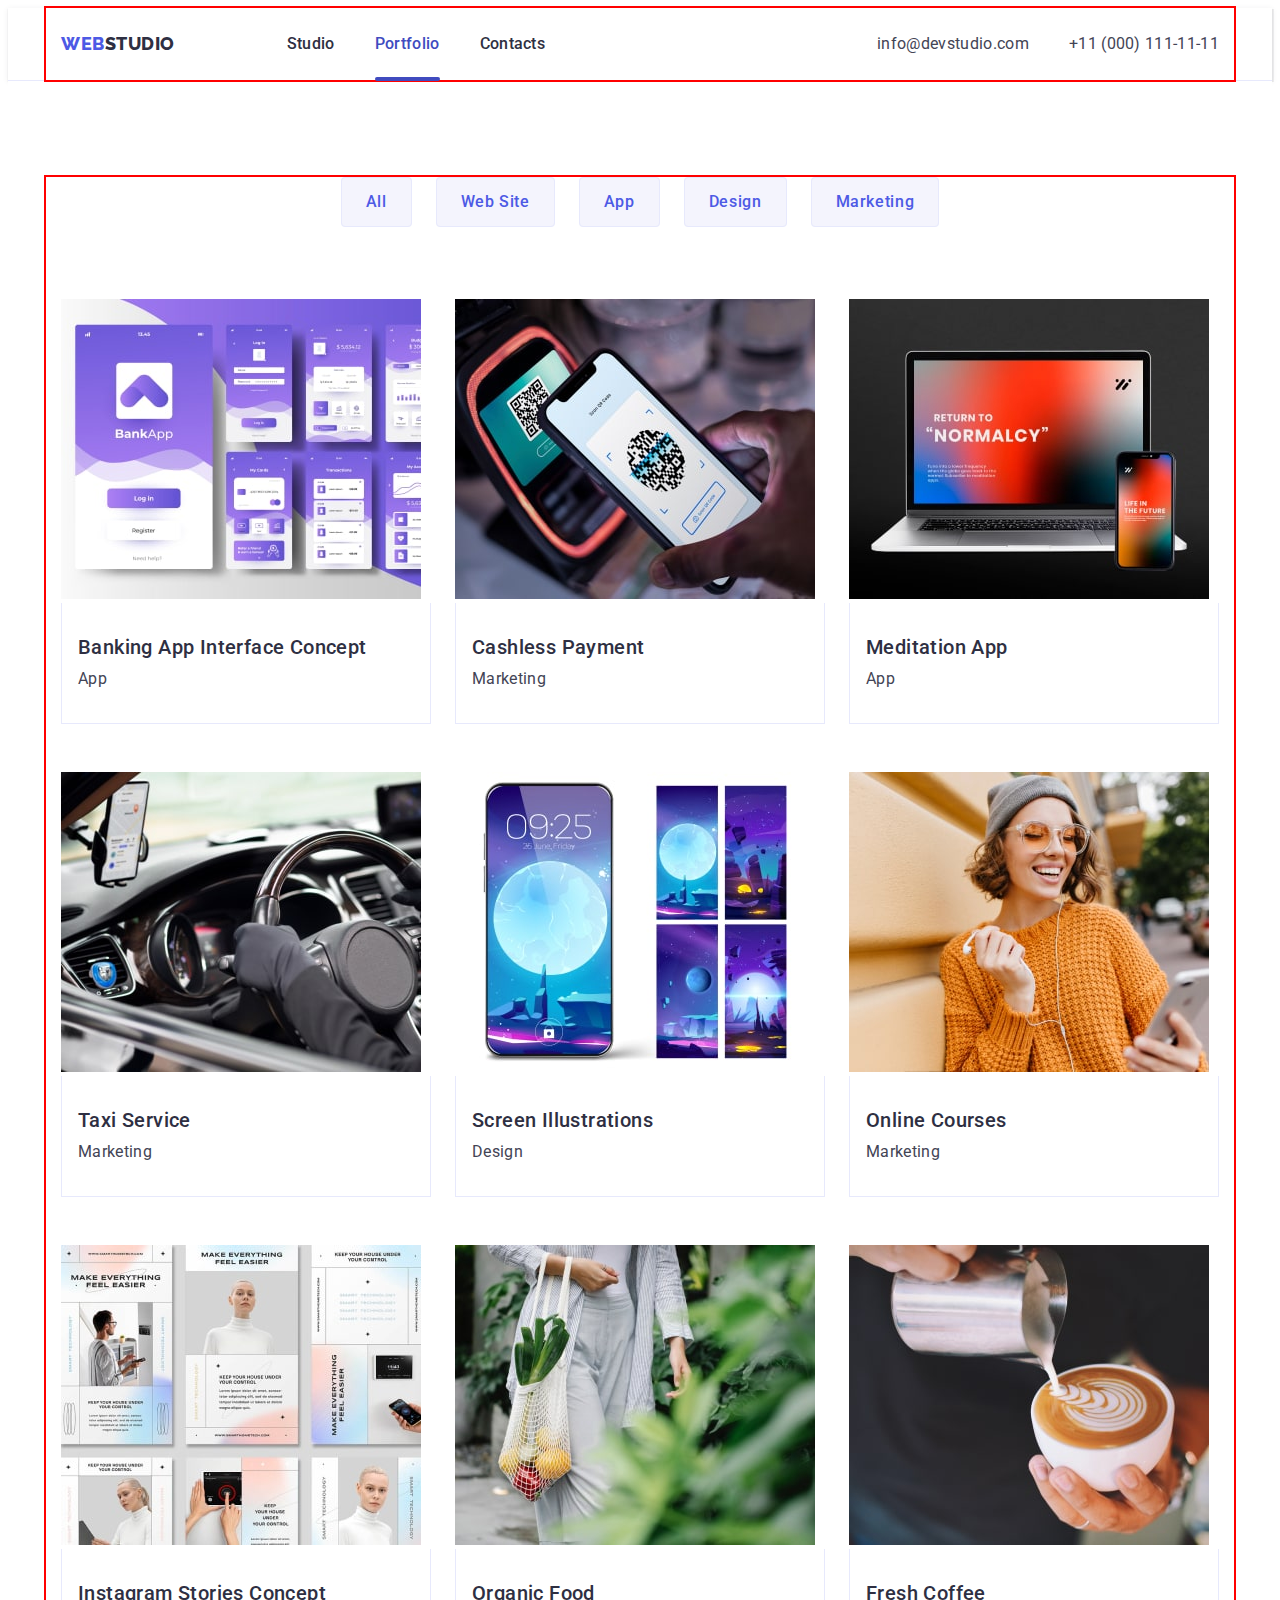
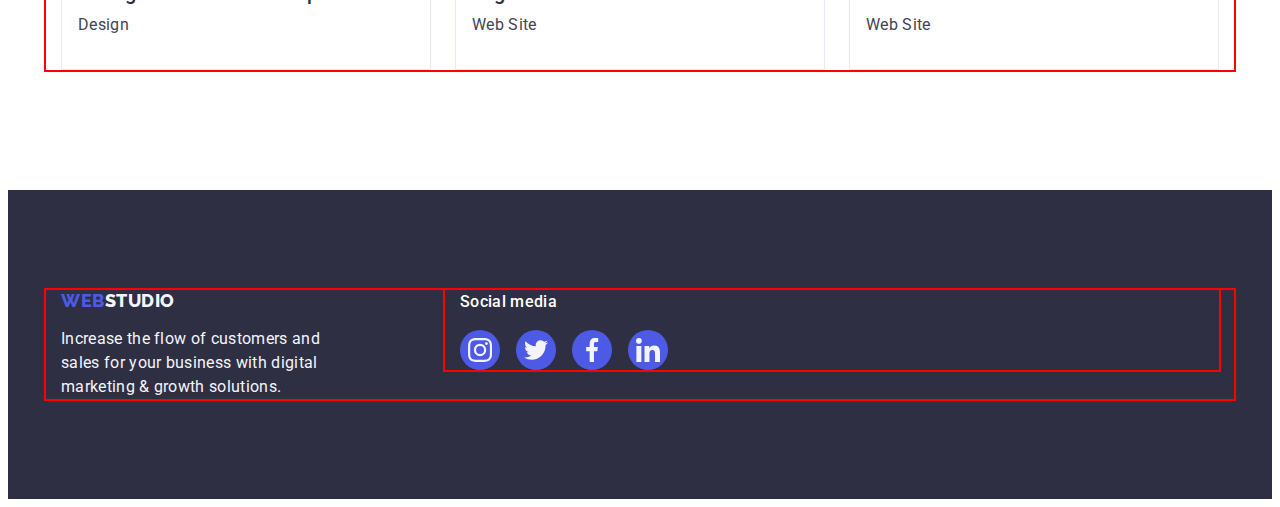
==== portfolio.html @ 26b94353 "Initial commit" ====
<!DOCTYPE html>
<html lang="en">
  <head>
    <meta charset="UTF-8" />
    <meta name="viewport" content="width=device-width, initial-scale=1.0" />
    <title>Portfolio</title>
    <link rel="preconnect" href="https://fonts.googleapis.com" />
    <link rel="preconnect" href="https://fonts.gstatic.com" crossorigin />
    <link
      href="https://fonts.googleapis.com/css2?family=Raleway:wght@800&family=Roboto:wght@400;500;700&display=swap"
      rel="stylesheet"
    />
    <link
      rel="stylesheet"
      href="https://cdnjs.cloudflare.com/ajax/libs/modern-normalize/2.0.0/modern-normalize.min.css"
      integrity="sha512-4xo8blKMVCiXpTaLzQSLSw3KFOVPWhm/TRtuPVc4WG6kUgjH6J03IBuG7JZPkcWMxJ5huwaBpOpnwYElP/m6wg=="
      crossorigin="anonymous"
      referrerpolicy="no-referrer"
    />
    <link rel="stylesheet" href="./css/styles.css" />
  </head>
  <body>
    <header class="header">
      <div class="container header-container">
        <nav class="header-navigation">
          <a href="./index.html" class="header-logo link">
            WEB<span class="header-logo-accent link">Studio</span></a
          >
          <ul class="header-nav-menu list">
            <li class="header-nav-item">
              <a href="./index.html" class="header-nav-link link">Studio</a>
            </li>
            <li class="header-nav-item">
              <a href="./portfolio.html" class="header-nav-link link current"
                >Portfolio</a
              >
            </li>
            <li class="header-nav-item">
              <a href="" class="header-nav-link link">Contacts</a>
            </li>
          </ul>
        </nav>
        <address class="address">
          <ul class="header-address list">
            <li class="header-address-item">
              <a
                href="mailto:info@devstudio.com"
                class="header-address-link link"
                >info@devstudio.com</a
              >
            </li>
            <li class="header-address-item">
              <a href="tel:+110001111111" class="header-address-link link"
                >+11 (000) 111-11-11</a
              >
            </li>
          </ul>
        </address>
      </div>
    </header>
    <main>
      <section class="portfolio">
        <div class="container">
          <h1 class="visually-hidden">Portfolio</h1>
          <ul class="button-list list">
            <li class="button-item link">
              <button type="button" class="button-text">All</button>
            </li>
            <li class="button-item link">
              <button type="button" class="button-text">Web Site</button>
            </li>
            <li class="button-item link">
              <button type="button" class="button-text">App</button>
            </li>
            <li class="button-item link">
              <button type="button" class="button-text">Design</button>
            </li>
            <li class="button-item link">
              <button type="button" class="button-text">Marketing</button>
            </li>
          </ul>
          <ul class="portfolio-list list">
            <li class="portfolio-item">
              <a href="" target="_blank" class="link portfolio-link">
                <div class="portfolio-cover-container">
                  <img
                    src="./images/banking.jpg"
                    alt="Banking App Interface Concept"
                    width="360"
                    class="portfolio-img"
                  />
                  <p class="portfolio-cover-text">
                    14 Stylish and User-Friendly App Design Concepts · Task
                    Manager App · Calorie Tracker App · Exotic Fruit Ecommerce
                    App · Cloud Storage App
                  </p>
                </div>
                <div class="portfolio-container">
                  <h2 class="portfolio-subtitle">
                    Banking App Interface Concept
                  </h2>
                  <p class="portfolio-text">App</p>
                </div>
              </a>
            </li>
            <li class="portfolio-item">
              <a href="" target="_blank" class="link portfolio-link">
                <div class="portfolio-cover-container">
                  <img
                    src="./images/cashless.jpg"
                    alt="Cashless Payment"
                    width="360"
                    class="portfolio-img"
                  />
                  <p class="portfolio-cover-text">
                    14 Stylish and User-Friendly App Design Concepts · Task
                    Manager App · Calorie Tracker App · Exotic Fruit Ecommerce
                    App · Cloud Storage App
                  </p>
                </div>
                <div class="portfolio-container">
                  <h2 class="portfolio-subtitle">Cashless Payment</h2>

                  <p class="portfolio-text">Marketing</p>
                </div>
              </a>
            </li>
            <li class="portfolio-item">
              <a href="" target="_blank" class="link portfolio-link">
                <div class="portfolio-cover-container">
                  <img
                    src="./images/meditation.jpg"
                    alt="Meditation App"
                    width="360"
                    class="portfolio-img"
                  />
                  <p class="portfolio-cover-text">
                    14 Stylish and User-Friendly App Design Concepts · Task
                    Manager App · Calorie Tracker App · Exotic Fruit Ecommerce
                    App · Cloud Storage App
                  </p>
                </div>
                <div class="portfolio-container">
                  <h2 class="portfolio-subtitle">Meditation App</h2>
                  <p class="portfolio-text">App</p>
                </div>
              </a>
            </li>
            <li class="portfolio-item">
              <a href="" target="_blank" class="link portfolio-link">
                <div class="portfolio-cover-container">
                  <img
                    src="./images/taxi.jpg"
                    alt="Taxi Service"
                    width="360"
                    class="portfolio-img"
                  />
                  <p class="portfolio-cover-text">
                    14 Stylish and User-Friendly App Design Concepts · Task
                    Manager App · Calorie Tracker App · Exotic Fruit Ecommerce
                    App · Cloud Storage App
                  </p>
                </div>
                <div class="portfolio-container">
                  <h2 class="portfolio-subtitle">Taxi Service</h2>
                  <p class="portfolio-text">Marketing</p>
                </div>
              </a>
            </li>
            <li class="portfolio-item">
              <a href="" target="_blank" class="link portfolio-link">
                <div class="portfolio-cover-container">
                  <img
                    src="./images/screen.jpg"
                    alt="Screen Illustrations"
                    width="360"
                    class="portfolio-img"
                  />
                  <p class="portfolio-cover-text">
                    14 Stylish and User-Friendly App Design Concepts · Task
                    Manager App · Calorie Tracker App · Exotic Fruit Ecommerce
                    App · Cloud Storage App
                  </p>
                </div>
                <div class="portfolio-container">
                  <h2 class="portfolio-subtitle">Screen Illustrations</h2>
                  <p class="portfolio-text">Design</p>
                </div>
              </a>
            </li>
            <li class="portfolio-item">
              <a href="" target="_blank" class="link portfolio-link">
                <div class="portfolio-cover-container">
                  <img
                    src="./images/online.jpg"
                    alt="Online Courses"
                    width="360"
                    class="portfolio-img"
                  />
                  <p class="portfolio-cover-text">
                    14 Stylish and User-Friendly App Design Concepts · Task
                    Manager App · Calorie Tracker App · Exotic Fruit Ecommerce
                    App · Cloud Storage App
                  </p>
                </div>
                <div class="portfolio-container">
                  <h2 class="portfolio-subtitle">Online Courses</h2>
                  <p class="portfolio-text">Marketing</p>
                </div>
              </a>
            </li>
            <li class="portfolio-item">
              <a href="" target="_blank" class="link portfolio-link">
                <div class="portfolio-cover-container">
                  <img
                    src="./images/instagram.jpg"
                    alt="Instagram Stories Concept"
                    width="360"
                    class="portfolio-img"
                  />
                  <p class="portfolio-cover-text">
                    14 Stylish and User-Friendly App Design Concepts · Task
                    Manager App · Calorie Tracker App · Exotic Fruit Ecommerce
                    App · Cloud Storage App
                  </p>
                </div>
                <div class="portfolio-container">
                  <h2 class="portfolio-subtitle">Instagram Stories Concept</h2>
                  <p class="portfolio-text">Design</p>
                </div>
              </a>
            </li>
            <li class="portfolio-item">
              <a href="" target="_blank" class="link portfolio-link">
                <div class="portfolio-cover-container">
                  <img
                    src="./images/organic.jpg"
                    alt="Organic Food"
                    width="360"
                    class="portfolio-img"
                  />
                  <p class="portfolio-cover-text">
                    14 Stylish and User-Friendly App Design Concepts · Task
                    Manager App · Calorie Tracker App · Exotic Fruit Ecommerce
                    App · Cloud Storage App
                  </p>
                </div>
                <div class="portfolio-container">
                  <h2 class="portfolio-subtitle">Organic Food</h2>
                  <p class="portfolio-text">Web Site</p>
                </div>
              </a>
            </li>
            <li class="portfolio-item">
              <a href="" target="_blank" class="link portfolio-link">
                <div class="portfolio-cover-container">
                  <img
                    src="./images/fresh.jpg"
                    alt="Fresh Coffee"
                    width="360"
                    class="portfolio-img"
                  />
                  <p class="portfolio-cover-text">
                    14 Stylish and User-Friendly App Design Concepts · Task
                    Manager App · Calorie Tracker App · Exotic Fruit Ecommerce
                    App · Cloud Storage App
                  </p>
                </div>
                <div class="portfolio-container">
                  <h2 class="portfolio-subtitle">Fresh Coffee</h2>
                  <p class="portfolio-text">Web Site</p>
                </div>
              </a>
            </li>
          </ul>
        </div>
      </section>
    </main>
    <footer class="footer">
      <div class="container footer-container">
        <div class="footer-logo-container">
          <a href="./index.html" class="footer-logo link"
            >Web<span class="footer-logo-accent">Studio</span></a
          >
          <p class="footer-slogan">
            Increase the flow of customers and sales for your business with
            digital marketing & growth solutions.
          </p>
        </div>
        <div class="container socials-container">
          <p class="footer-socials-subtitle">Social media</p>
          <ul class="footer-socials-list list">
            <li class="footer-socials-item">
              <a
                class="footer-socials-link link"
                href=""
                aria-label="instagram"
                target="_blank"
                rel="noopener noreferrer"
                ><svg class="footer-social-icon" width="24" height="24">
                  <use href="./images/icons.svg#icon-instagram"></use>
                </svg>
              </a>
            </li>
            <li class="footer-socials-item">
              <a
                class="footer-socials-link link"
                href=""
                aria-label="twitter"
                target="_blank"
                rel="noopener noreferrer"
              >
                <svg class="footer-social-icon" width="24" height="24">
                  <use href="./images/icons.svg#icon-twitter"></use>
                </svg>
              </a>
            </li>
            <li class="footer-socials-item">
              <a
                class="footer-socials-link link"
                href=""
                aria-label="facebook"
                target="_blank"
                rel="noopener noreferrer"
              >
                <svg class="footer-social-icon" width="24" height="24">
                  <use href="./images/icons.svg#icon-facebook"></use>
                </svg>
              </a>
            </li>
            <li class="footer-socials-item">
              <a
                class="footer-socials-link link"
                href=""
                aria-label="linkedin"
                target="_blank"
                rel="noopener noreferrer"
                ><svg class="footer-social-icon" width="24" height="24">
                  <use href="./images/icons.svg#icon-linkedin"></use>
                </svg>
              </a>
            </li>
          </ul>
        </div>
      </div>
    </footer>
  </body>
</html>
---- css/styles.css ----
:root{
--navyblue: #2E2F42;
--iris: #4D5AE5;
--slate: #434455;
--white: #FFF;
--cloud:#F4F4FD;
----cornflower: #E7E9FC;
--ocean: #404BBF;
--lightslate: #8E8F99;
}

p,h1,h2,h3,h4,h5,h6{
    margin-top: 0;
    margin-bottom: 0;
}

ul,ol{
    margin-top: 0;
    margin-bottom: 0;
    padding-left: 0;
}

body {
    font-family: "Roboto", sans-serif;
    color: #434455;
    background-color: var(--white);
}

.container{
    width: 100%;
    max-width: 1158px;
    padding-left: 15px;
    padding-right: 15px;
    margin: 0 auto;
    outline: 2px solid red;
}

.visually-hidden {
    position: absolute;
    width: 1px;
    height: 1px;
    margin: -1px;
    border: 0;
    padding: 0;
    white-space: nowrap;
    clip-path: inset(100%);
    clip: rect(0 0 0 0);
    overflow: hidden;
}

.link{
    text-decoration:none;
}

.list{
list-style-type:none;
}

/**----------------------------------HEADER-------------------------------*/

.header{
    border-bottom: 1px solid #e7e9fc;
    box-shadow:  2px 1px rgba(46, 47, 66, 0.08),
        0px 1px 1px rgba(46, 47, 66, 0.16),
        0px 1px 6px rgba(46, 47, 66, 0.08);
}

    
.header-logo {
    font-family: "Raleway",
        sans-serif;
    font-size: 18px;
    font-style: normal;
    font-weight: 800;
    line-height: 1.17;
    letter-spacing: 0.03em;
    color: var(--iris, #4D5AE5);
    text-transform: uppercase;
    margin-right: 76px;

}

.header-logo-accent {
    color: var(--navyblue, #2E2F42);
    font-family: "Raleway",
        sans-serif;
    font-size: 18px;
    font-style: normal;
    font-weight: 800;
    line-height: 1.17;
    letter-spacing: 0.03em;
    text-transform: uppercase;
}

.header-container{
    display: flex;
    align-items: center;
    gap: 332px;
}

.header-navigation{
    display: flex;
    align-items: center;
    flex-grow: 1;
    justify-content: space-between;
    
}
.header-nav-menu{
    display: flex;
    gap: 40px; 
}

.header-address{
    display: flex;
    gap:40px
}

.header-nav-link{
    color:var(--navyblue);
    padding: 24px 0;;
    display: block;
        font-size:16px;
        font-weight:500;
        line-height:1.5;
        letter-spacing:0.02em;
        position: relative;
        transition: color 250ms cubic-bezier(0.4, 0, 0.2, 1);
}

.header-nav-link:hover, .header-nav-link:focus{
    color:#404bbf;
}

.current {
    position: relative;
    color: #404bbf
}

.current::after {
    content: '';
    position: absolute;
    bottom: -1px;
    left: 0;
    width: 100%;
    height: 4px;
    border-radius: 2px;
    background-color: var(--ocean);
}

.address {
    font-style:normal;
}
.header-address-link{
color: var(--slate);
font-style:normal;
font-size:16px;
font-weight:400;
line-height:1.5;
letter-spacing:0.02em; 
transition: color 250ms cubic-bezier(0.4, 0, 0.2, 1);   
}

.header-address-link:hover, .header-address-link:focus {
    color:var(--ocean) ;
}
.header-address-link {
    background: var(--white, #FFF);
}

/**-------------------------------------ENTRY----------------------------------*/
.entry {
background-image: linear-gradient(rgba(46, 47, 66, 0.7), rgba(46, 47, 66, 0.7)), url(../images/people-office.jpg);
max-width: 1440px;
background-repeat: no-repeat;
    background-position: center;
    background-size: cover;
    padding: 188px 0;
    margin: 0 auto;
}

  
.entry-intro {
    color: var(--white);
    text-align: center;
    font-size: 56px;
    font-style: normal;
    font-weight: 700;
    line-height: 1.07;
    letter-spacing: 0.02em;
    max-width: 496px;
    margin: 0 auto;
    margin-bottom: 56px;
}

.button {
    font-family: "Roboto", sans-serif;
        background:var(--iris);
        color:var(--white);
        font-size:16px;
        font-weight:500;
        line-height:1.5;
        letter-spacing:0.04em;
        cursor:pointer;
        border-radius: 4px;
            border: none;
            display: block;
            min-width: 169px;
            padding: 16px 32px;
            margin: 0 auto;
            transition: background-color 250ms cubic-bezier(0.4, 0, 0.2, 1);
  
}
.button:hover, .button:focus{
    background-color: var(--ocean)
}

/**-------------------------------------CONTENT----------------------------------*/

.content, .action {
    background-color: var(--white);
}

.content{
    padding: 120px 0;
}

.content-list {
    display: flex;
    gap: 24px;
}

.content-item {
    width: calc((100%-72) / 4);
}
.content-block {
    height: 112px;
    background-color: var(--cloud);
    border-radius: 4px;
    display: flex;
    align-items: center;
    justify-content: center;
    margin-bottom: 8px;
}
.content-subtitle {
    color: var(--navyblue);
        font-size: 20px;
        font-weight: 500;
        line-height: 1.2;
        letter-spacing: 0.02em;
        margin-bottom: 8px;
}

.content-description {
    color: var(--slate);
        line-height: 1.5;
        letter-spacing: 0.02em;
}

/**-------------------------------------ACTION----------------------------------*/

.action{
    padding-bottom: 120px;
}

.action-title {
    color: var(--navyblue);
        text-align: center;
        font-size: 36px;
        font-weight: 700;
        line-height: 1.11;
        letter-spacing: 0.02em;
        text-transform: capitalize;
        margin-bottom: 72px;
}

.action-list {
    display: flex;
    gap: 24px;
}

.action-item {
    display: inline-flex;
        flex-direction: column;
        align-items: flex-start;
        width: calc((100%-24px*2) / 3);
}

.action-img {
    display: block;
}

/**-------------------------------------TEAM----------------------------------*/

.team {
    background: var(--cloud);
padding: 120px 0;
}

.team-title {
    color: var(--navyblue);
        text-align: center;
        font-size: 36px;
        font-weight: 700;
        line-height: 1.11;
        letter-spacing: 0.02em;
        text-transform: capitalize;
        margin-bottom: 72px;
}

.team-item {
    box-shadow: 1px 6px rgba(46, 47, 66, 0.08),
        0px 1px 1px rgba(46, 47, 66, 0.16),
        0px 2px 1px rgba(46, 47, 66, 0.08);
}

.team-list {
    display: flex;
    gap: 24px;
}

.team-list-container{
    padding: 32px 0;    
}

.team-item {
        background: var(--white);
    border-radius: 0px 0px 4px 4px;
    }


 

.team-img {
width: calc((100%-24*3) / 4);
display: block;
}

.team-subtitle {
    color: var(--navyblue);
        text-align: center;
        font-size: 20px;
        font-weight: 500;
        line-height: 1.2;
        letter-spacing: 0.02em;
        margin-bottom: 8px;
}

.team-text {
    color: var(--slate);
        text-align: center;
        font-size: 16px;
        font-weight: 400;
        line-height: 1.5;
        letter-spacing: 0.02em;
        margin-bottom: 8px;
}

.team-socials-list{
    display: flex;
    gap: 24px;
    align-items: center;
    justify-content: center;
}

.team-socials-link{
    width: 100%;
    height: 100%;
    background-color: var(--iris);
    border-radius: 50%;
    display: flex;
    align-items: center;
    justify-content: center;
    transition: background-color 250ms cubic-bezier(0.4, 0, 0.2, 1);

}

.team-socials-link:is(:hover, :focus) {
    background-color: var(--ocean);
}

.team-socials-item{
    width: 40px;
    height: 40px;
}

.team-social-icon{
    fill: var(--cloud);
}

/**-------------------------------------CUSTOMERS----------------------------------*/

.customers {
    padding-top: 120px;
    padding-bottom: 120px;
}


.customers-title{
color: var(--navyblue, #2E2F42);
        text-align: center;
        font-size: 36px;
        font-style: normal;
        font-weight: 700;
        line-height: 1.11;
        letter-spacing: 0.02em;
        text-transform: capitalize;  
        margin-bottom: 72px;
}

.customers-list{
    display: flex;
    gap: 24px;
}

.customers-item{
    width: calc((100% - 120px ) / 6);
    height: 88px;
    
  
}

.customers-link{
    width: 100%;
    height: 100%;
    border-radius: 4px;
    border: 1px solid var(--lightslate, #8E8F99);
    display: flex;
    align-items: center;
    justify-content: center;
    color: var(--lightslate);
    transition: border-color 250ms cubic-bezier(0.4, 0, 0.2, 1),
            color 250ms cubic-bezier(0.4, 0, 0.2, 1);

}

.customers-icon {
    fill: currentColor;
}

.customers-link:is(:hover, :focus) {
    color: var(--ocean);
    border-color: #404bbf;
}
/**-------------------------------------FOOTER----------------------------------*/

.footer {
    background: var(--navyblue);
    padding: 100px 0;
}

.footer-container{
display: flex;
align-items: baseline;
}

.footer-logo-container {
margin-right: 120px;
}

.footer-logo {
    font-family: "Raleway", sans-serif;
    color: var(--iris);
    font-size: 18px;
    font-weight: 800;
    line-height: 1.17;
    letter-spacing: 0.03em;
    text-transform: uppercase;
    display: inline-block;
    margin-bottom: 16px;
}

.footer-logo-accent {
    color: var(--cloud);  
}

.footer-slogan {
    color: var(--cloud);
        font-size: 16px;
        font-weight: 400;
        line-height: 1.5;
        letter-spacing: 0.02em;
        width: 264px;
       
}

.footer-socials-list {
    display: flex;
    gap: 16px;

}

.footer-socials-subtitle{
    color: var(--white);
        font-size: 16px;
        font-style: normal;
        font-weight: 500;
        line-height: 1.5;
        letter-spacing: 0.02em;
        margin-bottom: 16px;
}

.footer-socials-item {
    height: 40px;
    width: 40px;
    cursor: pointer;
}

.footer-socials-link{
    width: 100%;
    height: 100%;
    background-color: var(--iris);
    display: flex;
    align-items: center;
    justify-content: center;
    border-radius: 50%;
    transition: background-color 250ms cubic-bezier(0.4, 0, 0.2, 1);
}

.footer-socials-link:is(:hover, :focus) {
    background-color: #31D0AA;
}

.footer-social-icon{
    fill: var(--cloud);
}


/**-------------------------------------PORTFOLIO----------------------------------*/

.portfolio{
    padding-top: 96px;
        padding-bottom: 120px;
}

.button-list {
    display: flex;
    gap: 24px;
    justify-content: center;
    margin-bottom: 72px;
}

.button-item {
        background: var(--cloud);
        cursor: pointer;
        border-radius: 4px;

    
}

.button-text {
    color: var(--iris);
        text-align: center;
        font-family: "Roboto", sans-serif;
        font-size: 16px;
        font-style: normal;
        font-weight: 500;
        line-height: 1.5;
        letter-spacing: 0.04em;
        border: 1px solid var(----cornflower);
            background: var(--cloud);
            cursor: pointer;
            border-radius: 4px;
            padding: 12px 24px;
            transition: color 250ms cubic-bezier(0.4, 0, 0.2, 1),
                    background-color 250ms cubic-bezier(0.4, 0, 0.2, 1),
                    border-color 250ms cubic-bezier(0.4, 0, 0.2, 1),
                    box-shadow 250ms cubic-bezier(0.4, 0, 0.2, 1);

            
}

.button-text:hover, .button-text:focus{
color: var(--white);
    background: var(--ocean);
    border: 1px solid transparent;
    box-shadow: 0px 2px 2px 0px rgba(0, 0, 0, 0.12), 0px 2px 1px 0px rgba(0, 0, 0, 0.08), 0px 3px 1px 0px rgba(0, 0, 0, 0.10);
}



.portfolio {
    background: #FFF;
    padding-bottom: 120px;
}

.portfolio-list {
    display: flex;
    flex-wrap: wrap;
    gap: 48px 24px;
}

.portfolio-item {
        background: var(--white, #FFF);
        width: calc(( 100% - 48px ) / 3); 
}

.portfolio-link{
    display: block;
        transition: box-shadow 250ms cubic-bezier(0.4, 0, 0.2, 1);
}

.portfolio-link:hover, .portfolio-link:focus {
    box-shadow: 0px 1px 6px rgba(46, 47, 66, 0.08),
        0px 1px 1px rgba(46, 47, 66, 0.16),
        0px 2px 1px rgba(46, 47, 66, 0.08);
}

.portfolio-img {
    background: url(<path-to-image>);
}

.portfolio-cover-container{
    position: relative;
    overflow: hidden;
}

.portfolio-link:hover .portfolio-cover-text,
.portfolio-link:focus .portfolio-cover-text {
    transform: translateY(0%);
}



.portfolio-cover-text{
    position: absolute;
    top: 0;
    left: 0;
    height: 100%;
    width: 100%;
   padding: 40px 32px;
    color: var(--cloud);
    font-size: 16px;
    overflow: auto;
        line-height: 1.5;
        letter-spacing: 0.02em;
        background: var(--iris);
        transform: translateY(100%);
        transition: transform 250ms cubic-bezier(0.4, 0, 0.2, 1);
}


.portfolio-container{
    padding: 32px 16px;
    border: 1px solid #e7e9fc;
    border-top: none;
}

.portfolio-subtitle {
    color: var(--navyblue);
        font-size: 20px;
        font-style: normal;
        font-weight: 500;
        line-height: 1.2;
        letter-spacing: 0.02em;
        margin-bottom: 8px;
}

.portfolio-text {
    color: var(--slate);
        font-family: Roboto;
        font-size: 16px;
        font-style: normal;
        font-weight: 400;
        line-height: 1.5;
        letter-spacing: 0.02em;
}


/**-------------------------------------MODAL----------------------------------*/

.backdrop{
    position: fixed;
    top: 0;
    width: 100%;
    height: 100%;
    background-color: rgba(46, 47, 66, 0.40);
    transition: opacity 250ms cubic-bezier(0.4, 0, 0.2, 1), visibility 250ms cubic-bezier(0.4, 0, 0.2, 1);
}

.modal {
    width: 408px;
    min-height: 584px;
    background: #FCFCFC;
    border-radius: 4px;
    box-shadow: 0px 2px 1px 0px rgba(0, 0, 0, 0.20), 0px 1px 3px 0px rgba(0, 0, 0, 0.12), 0px 1px 1px 0px rgba(0, 0, 0, 0.14);
    position: absolute;
left: 50%;
top: 50%;
transform: translate(-50%, -50%);
transition: transform 250ms cubic-bezier(0.4, 0, 0.2, 1);
}

.modal-bt {
    display: flex;
    align-items: center;
    justify-content: center;
    border-radius: 50%;
    border: 1px solid rgba(0, 0, 0, 0.10);
    fill: var(--navyblue);
    background-color: var(----cornflower);
    width: 24px;
    height: 24px;
    position: absolute;
    top: 24px;
    right: 24px;
    cursor: pointer;
    padding: 0;
    transition: background-color 250ms cubic-bezier(0.4, 0, 0.2, 1), border 250ms cubic-bezier(0.4, 0, 0.2, 1);
}

.modal-bt:hover, .modal-bt:focus {
    background-color: #404bbf;
    border: none;
    fill: #ffffff;
}

.modal-icon{
    transition: fill 250ms cubic-bezier(0.4, 0, 0.2, 1);
}

.is-hidden {
    opacity: 0;
    visibility: hidden;
    pointer-events: none;
}
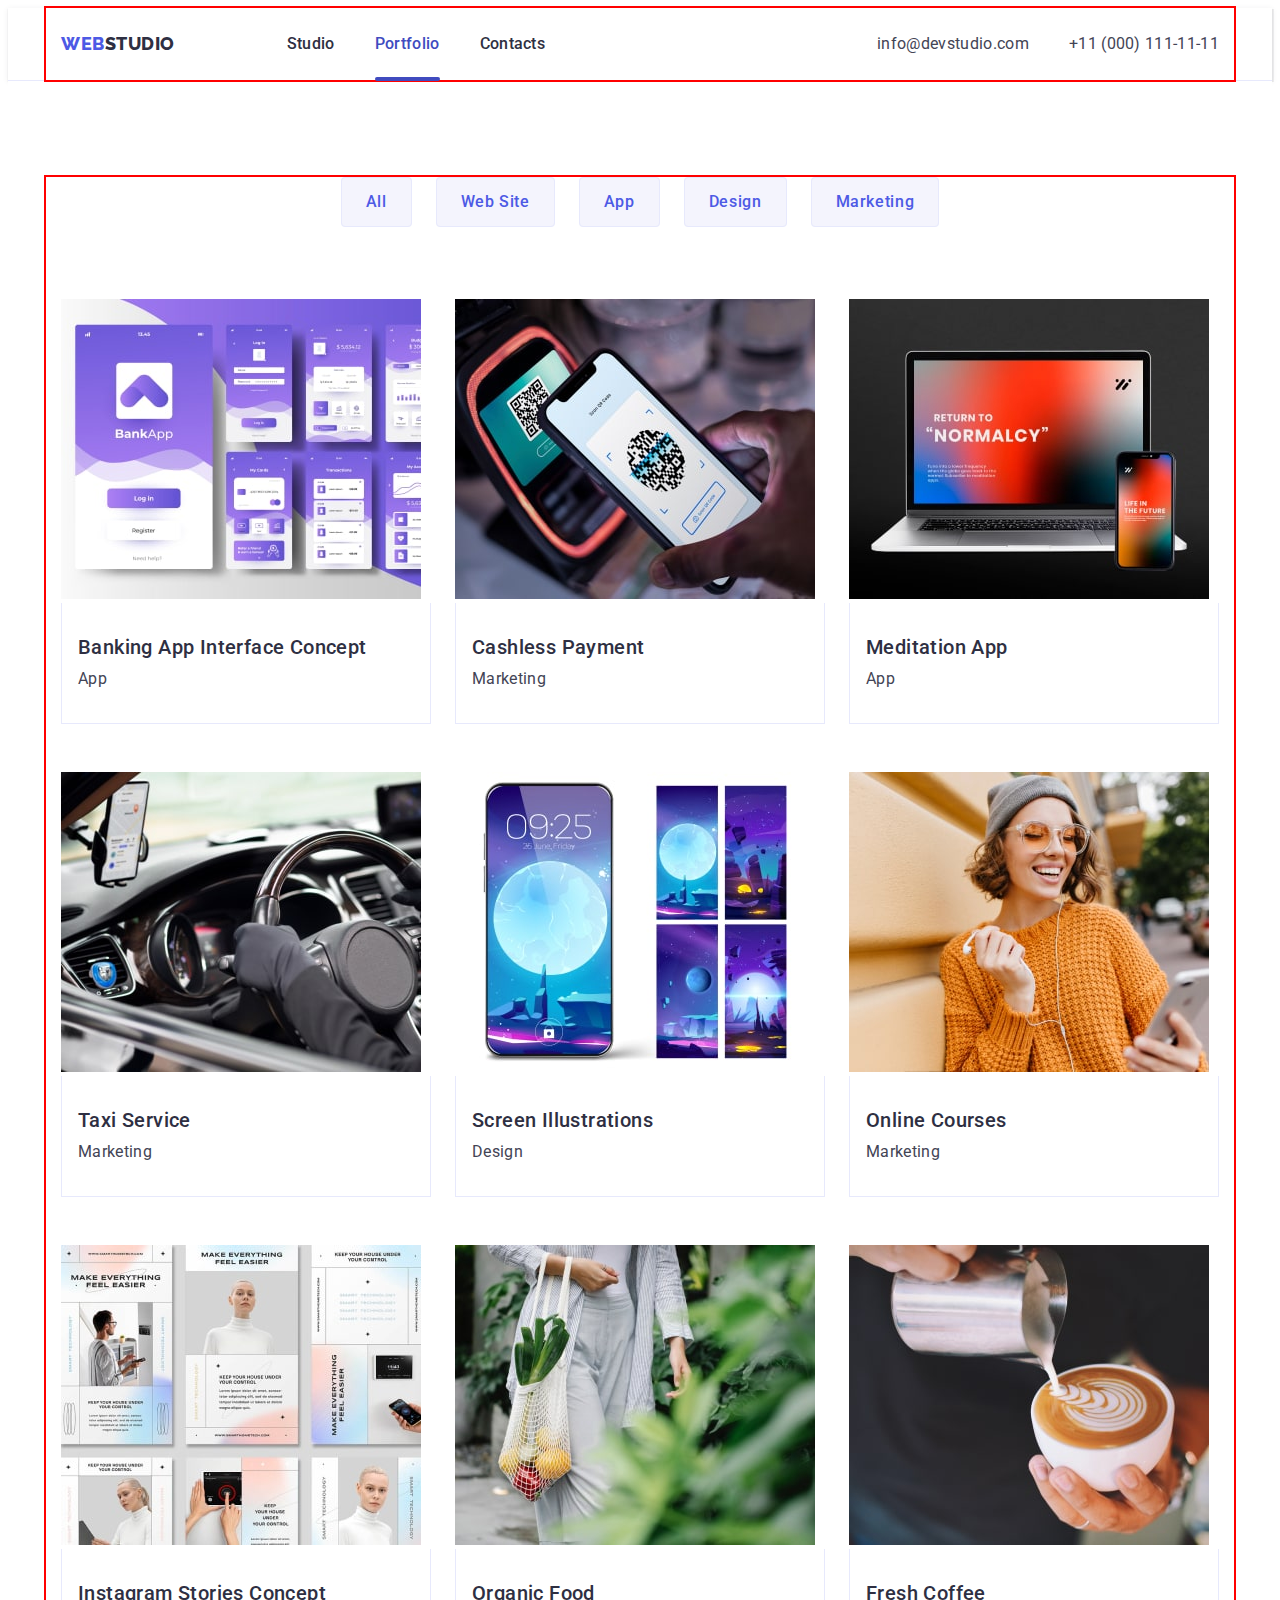
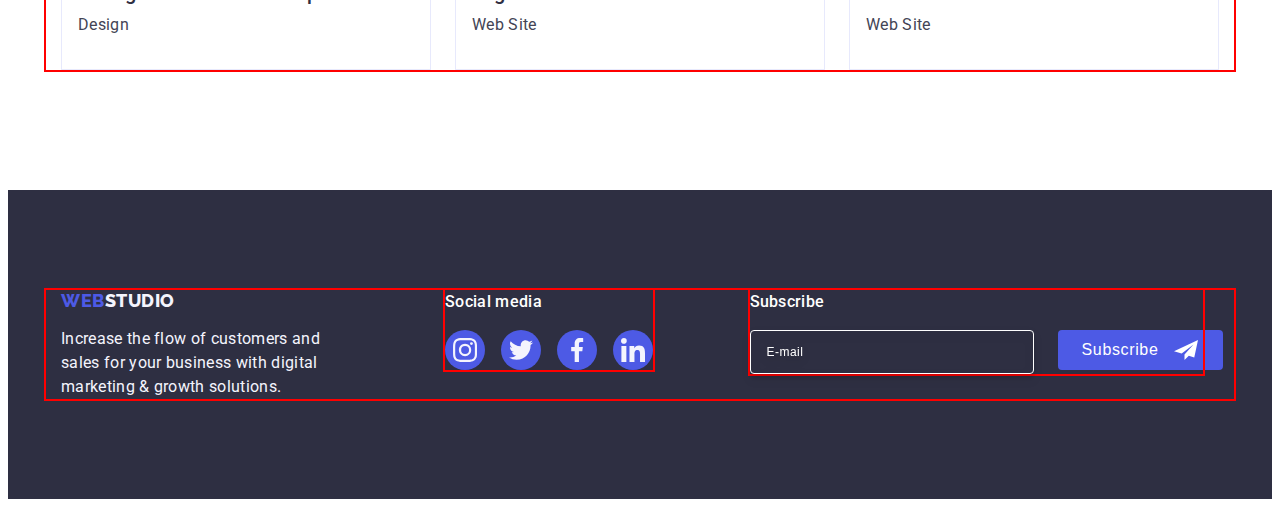
==== commit 3b91a3a2: "finalhw5" ====
--- a/portfolio.html
+++ b/portfolio.html
@@ -287,7 +287,7 @@
             digital marketing & growth solutions.
           </p>
         </div>
-        <div class="container socials-container">
+        <div class="footer-socials">
           <p class="footer-socials-subtitle">Social media</p>
           <ul class="footer-socials-list list">
             <li class="footer-socials-item">
@@ -342,6 +342,25 @@
             </li>
           </ul>
         </div>
+        <div class="footer-subscribe">
+          <p class="footer-subscribe-title">Subscribe</p>
+          <form class="footer-form">
+            <label class="footer-label">
+              <input
+                type="email"
+                name="footer-email"
+                class="footer-input"
+                placeholder="E-mail"
+              />
+            </label>
+            <button type="submit" class="footer-form-bt">
+              Subscribe
+              <svg class="subscribe-icon" width="24" height="24">
+                <use href="./images/icons.svg#icon-Frame"></use>
+              </svg>
+            </button>
+          </form>
+        </div>
       </div>
     </footer>
   </body>
--- a/css/styles.css
+++ b/css/styles.css
@@ -7,6 +7,7 @@
 ----cornflower: #E7E9FC;
 --ocean: #404BBF;
 --lightslate: #8E8F99;
+--navyblue-modal: rgba(46, 47, 66, 0.40);
 }
 
 p,h1,h2,h3,h4,h5,h6{
@@ -483,11 +484,18 @@
        
 }
 
+.footer-socials{
+    max-width: 1158px;
+        margin-right: 80px;
+        outline: 2px solid red;
+}
+
 .footer-socials-list {
     display: flex;
     gap: 16px;
 
 }
+
 
 .footer-socials-subtitle{
     color: var(--white);
@@ -524,6 +532,68 @@
     fill: var(--cloud);
 }
 
+.footer-subscribe{
+    max-width: 453px;
+
+        margin: 0 auto;
+        outline: 2px solid red;
+}
+
+
+.footer-subscribe-title {
+    color: var(--white);
+        font-size: 16px;
+        font-weight: 500;
+        line-height: 1.5;
+        letter-spacing: 0.02em;
+        margin-bottom: 16px;
+}
+
+.footer-form{
+    display: flex;
+        gap: 24px;  
+}
+
+.footer-input {
+    width: 264px;
+    height: 40px;
+    font-size: 12px;
+    border: 1px solid var(--white);
+    border-radius: 4px;
+    box-shadow: 0px 4px 4px 0px rgba(0, 0, 0, 0.15);
+    background-color: transparent;
+    line-height: 1.5;
+    letter-spacing: 0.04em;
+    padding-left: 16px;
+    filter: drop-shadow(0px 4px 4px rgba(0, 0, 0, 0.15));
+    color: var(--white);
+}
+
+.footer-input::placeholder{
+color: var(--white);
+}
+
+.footer-form-bt {
+    color: var(--white,);
+        text-align: center;
+        font-size: 16px;
+        min-width: 165px;
+        height: 40px;
+        line-height: 1.5;
+        letter-spacing: 0.04em;
+        background-color: var(--iris);
+        border-radius: 4px;
+        border: none;
+        display: inline-flex;
+            padding: 8px 24px;
+            justify-content: center;
+            align-items: center;
+            cursor: pointer;
+}
+
+.subscribe-icon {
+    margin-left: 16px;
+}
 
 /**-------------------------------------PORTFOLIO----------------------------------*/
 
@@ -688,6 +758,10 @@
 top: 50%;
 transform: translate(-50%, -50%);
 transition: transform 250ms cubic-bezier(0.4, 0, 0.2, 1);
+padding-top: 72px;
+padding-bottom: 24px;
+padding-left: 24px;
+padding-right: 24px;
 }
 
 .modal-bt {
@@ -723,3 +797,175 @@
     visibility: hidden;
     pointer-events: none;
 }
+
+.modal-title{
+color: var(--navyblue);
+    text-align: center;
+    font-size: 16px;
+    font-weight: 500;
+    line-height: 1.5;
+    letter-spacing: 0.02em;
+    margin-bottom: 16px;
+}
+
+.modal-field{
+margin-bottom: 8px;
+position: relative;
+}
+
+.modal-input-wrap{
+    position: relative;
+}
+
+.modal-input{
+    width: 100%;
+    height: 40px;
+    border-radius: 4px;
+        border: 1px solid var(--navyblue-modal);
+        padding: 0 10px 0 38px;
+        background-color: transparent;
+        outline: transparent;
+        transition: border-color 250ms cubic-bezier(0.4, 0, 0.2, 1);
+}
+
+.modal-input-icon{
+    position: absolute;
+    left: 16px;
+    top: 50%;
+    transform: translateY(-50%);
+    transition: fill 250ms cubic-bezier(0.4, 0, 0.2, 1);
+}
+
+.modal-input:focus{
+    border-color: var(--iris);
+}
+
+.modal-input:focus + .modal-input-icon{
+    fill: var(--iris);
+}
+
+.modal-input::placeholder{
+    color: var(--navyblue-modal);
+        font-size: 12px;
+        font-weight: 400;
+        line-height: 1.17;
+        letter-spacing: 0.04em;
+}
+
+.input-label{
+    display: block;
+    color: var(--lightslate);
+        font-size: 12px;
+        font-weight: 400;
+        line-height: 1.17;
+        letter-spacing: 0.04em;
+        margin-bottom: 4px;
+}
+
+.modal-textarea{
+    margin-bottom: 16px;
+}
+
+.textarea-label{
+display: block;
+    color: var(--lightslate);
+    font-size: 12px;
+    font-weight: 400;
+    line-height: 1.17;
+    letter-spacing: 0.04em;
+    margin-bottom: 4px; 
+}
+
+.modal-text{
+    width: 100%;
+        height: 120px;
+        font-size: 12px;
+        line-height: 1.17;
+        letter-spacing: 0.04em;
+        color: rgba(46, 47, 66, 0.4);
+        border-radius: 4px;
+        border: 1px solid var(--navyblue-modal);
+        padding: 8px 16px;
+        background-color: transparent;
+        outline: transparent;
+        transition: border-color 250ms cubic-bezier(0.4, 0, 0.2, 1);
+        resize: none;
+}
+
+.modal-text:focus{
+    border-color: var(--iris);
+}
+
+ .modal-text::placeholder , .modal-input::placeholder {
+    color: var(--navyblue-modal);
+        font-size: 12px;
+        letter-spacing: 0.04em;
+ }
+
+ .modal-form-btn{
+color: var(--white);
+    text-align: center;
+    font-family: "Roboto", sans-serif;
+    font-size: 16px;
+    font-weight: 500;
+    line-height: 1.5;
+    letter-spacing: 0.04em;
+    background: var(--iris);
+    cursor: pointer;
+    border: none;
+    border-radius: 4px;display: block;
+    padding: 16px 32px;
+    margin: 0 auto;
+    min-width: 169px;
+    box-shadow: 0px 4px 4px 0px rgba(0, 0, 0, 0.15);
+    transition: background-color 250ms cubic-bezier(0.4, 0, 0.2, 1);
+ }
+
+.modal-form-btn:hover, .modal-form-btn:focus{
+    background-color: var(--ocean);
+}
+
+.modal-checkbox{
+    margin-bottom: 24px;
+}
+
+.label-checkbox{
+    color: var(--lightslate);
+        font-size: 12px;
+        line-height: 1.17;
+        letter-spacing: 0.04em;
+        display: flex;
+        align-items: center;
+}
+
+.privacy-link{
+    color: var(--iris);
+}
+
+.label-checkbox span{
+    display: inline-flex;
+    align-items: center;
+    justify-content: center;
+    width: 16px;
+    height: 16px;
+    border: 1px solid var(--navyblue-modal);
+    border-radius: 2px;
+    margin-right: 8px;
+    fill: transparent;
+    transition: background-color 250ms cubic-bezier(0.4, 0, 0.2, 1), border 250ms cubic-bezier(0.4, 0, 0.2, 1), fill 250ms cubic-bezier(0.4, 0, 0.2, 1);
+}
+
+
+.input-checkbox:checked + .label-checkbox span{
+    background-color: var(--ocean);
+    border: none;
+    fill: var(--cloud);
+}
+
+.input-checkbox:focus +.label-checkbox span {
+ border-color: var(--ocean);
+}
+
+.input-checkbox:hover+.label-checkbox span {
+    border-color: var(--ocean);
+}